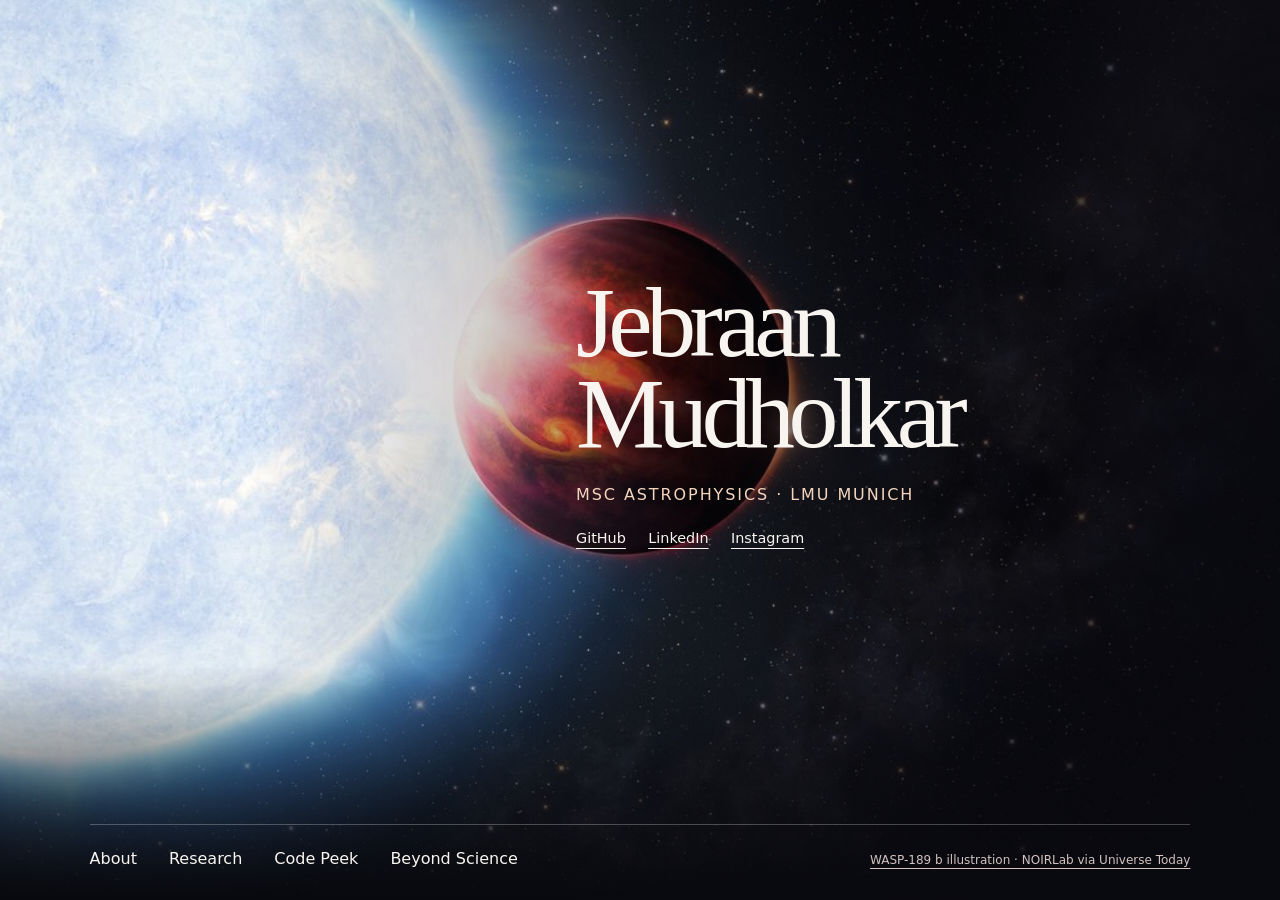
==== index.html @ d9e22b0f "Publish personal website" ====
<!doctype html>
<html lang="en">
<meta charset="utf-8">
<meta name="viewport" content="width=device-width, initial-scale=1">
<title>Jebraan Mudholkar · MSc Astrophysics</title>
<style>
:root{color-scheme:dark;font-family:system-ui,sans-serif;background:#08090e;color:#f8f5f0}
*{box-sizing:border-box}body{margin:0}a{color:inherit;text-underline-offset:.35em}a:focus-visible,summary:focus-visible{outline:2px solid #ffceaa;outline-offset:6px}
.hero{min-height:100svh;position:relative;isolation:isolate;display:grid;grid-template-rows:1fr auto;overflow:hidden;background:#090911}
.hero img,.shade{position:absolute;inset:0;width:100%;height:100%;z-index:-2}.hero img{object-fit:cover;object-position:30% center}.shade{z-index:-1;background:linear-gradient(90deg,transparent 20%,#09091050 50%,#090910ed 100%),linear-gradient(0deg,#08090e 0%,transparent 26%)}
.intro{align-self:center;justify-self:end;width:min(55%,800px);padding:3rem clamp(2rem,7vw,8rem) 3rem 0}
h1,h2,h3{font-family:Georgia,serif;font-weight:400;margin:0}h1{font-size:clamp(3.5rem,7.8vw,8.5rem);letter-spacing:-.065em;line-height:.91}h1 span{display:block}
.subtitle{margin:1.6rem 0;color:#f4d4bd;font-size:1rem;letter-spacing:.12em;text-transform:uppercase}.social{display:flex;gap:1.4rem;flex-wrap:wrap}.social a{font-size:.9rem}
.dock{margin:0 clamp(1.25rem,7vw,8rem);display:flex;align-items:baseline;justify-content:space-between;gap:1rem 2rem;flex-wrap:wrap;padding:1.5rem 0 2rem;border-top:1px solid #ffffff40}.dock nav{display:flex;gap:1rem 2rem;flex-wrap:wrap}.dock nav a{text-decoration:none}.dock nav a:hover{text-decoration:underline}.credit{font-size:.75rem;color:#d2c3bf}
main{max-width:900px;margin:auto;padding:0 1.5rem}section.content{padding:clamp(3rem,8vw,7rem) 0;border-bottom:1px solid #ffffff29}h2{font-size:clamp(2.6rem,6vw,4.4rem);letter-spacing:-.04em}h3{font-size:1.65rem;margin-top:1rem;color:#f4d4bd}.content p{max-width:65ch;line-height:1.75;color:#dedce4;font-size:1.07rem}footer{max-width:900px;margin:auto;padding:2rem 1.5rem 3rem}
@media(max-width:690px){.hero img{height:76%;object-position:27% 35%}.shade{background:linear-gradient(0deg,#08090e 22%,#08090edb 38%,transparent 76%)}.intro{justify-self:start;align-self:end;width:100%;padding:45vh 1.25rem 2rem}h1{font-size:clamp(3.4rem,13vw,5.8rem)}.dock{padding-bottom:1.5rem}}

#about{display:grid;grid-template-columns:minmax(0,1fr) 260px;column-gap:2.5rem;align-items:start}
#about h2{grid-column:1/-1;font-size:clamp(2.4rem,5vw,3.7rem);margin-bottom:1.4rem}
#about>p{grid-column:1/-1;margin-top:0}
#about>p:nth-of-type(1){grid-column:1;grid-row:2}
#about>p:nth-of-type(2){grid-column:1;grid-row:3}
.about-photo{grid-column:2;grid-row:2/4;margin:0}
.about-photo img{display:block;width:100%;height:auto;aspect-ratio:4/5;object-fit:cover;object-position:50% 60%;border-radius:8px}
.about-photo figcaption{color:#bdb8c5;font-size:.8rem;line-height:1.5;margin-top:.7rem}
@media(max-width:690px){
#about{display:flex;flex-direction:column}
#about h2{margin-bottom:1.4rem}
#about>p:nth-of-type(1){order:1}
.about-photo{order:2;width:min(100%,320px);align-self:center;margin:.5rem 0 2rem}
#about>p:nth-of-type(n+2){order:3}
}

#about>p{grid-column:1}
.about-candid{grid-column:2;grid-row:4/8;margin:1rem 0 0}
.about-candid img{display:block;width:100%;height:auto;border-radius:8px}
@media(max-width:690px){.about-candid{order:4;width:min(100%,400px);align-self:center;margin:1rem 0 0}}

[hidden]{display:none!important}
.page-nav{max-width:1150px;margin:auto;padding:1.7rem 1.5rem;display:flex;justify-content:space-between;align-items:center;gap:1.5rem;flex-wrap:wrap;border-bottom:1px solid #ffffff29}
.page-nav a{text-decoration:none;font-size:.9rem}
.page-nav .wordmark{font-family:Georgia,serif;font-size:1.25rem}
.page-nav div{display:flex;flex-wrap:wrap;gap:1rem 1.6rem}
.page-nav a[aria-current="page"]{color:#f4d4bd;text-decoration:underline}
main{min-height:75svh}
h2:focus{outline:none}
@media(max-width:690px){.intro h1{font-size:clamp(2.6rem,11vw,4.8rem)}}

.research-entry{padding:2rem 0;border-bottom:1px solid #ffffff29}
.research-entry:last-child{border-bottom:0}
.research-entry h3{font-size:clamp(1.8rem,4vw,2.6rem);margin:0}
.research-entry .research-subtitle{color:#f4d4bd;margin-top:.6rem;font-size:1.1rem}
.research-entry .publication-meta{font-size:.9rem;color:#bdb8c5}
.research-figure{margin:2rem 0;max-width:100%}
.research-figure img{display:block;width:100%;height:auto;border-radius:6px}
.research-figure figcaption{margin-top:.8rem;color:#bdb8c5;font-size:.9rem;text-align:center;font-style:italic}
.research-with-figure{display:grid;grid-template-columns:minmax(0,1fr) minmax(0,340px);gap:2rem;align-items:start}
.research-with-figure .research-figure{margin:1.1rem 0 0;width:100%}
.research-with-figure .research-figure figcaption{font-size:.8rem}
@media(max-width:760px){.research-with-figure{grid-template-columns:minmax(0,1fr);gap:0}.research-with-figure .research-figure{max-width:340px;justify-self:center;margin:1rem 0}}
</style>
<body>
<header class="hero" id="home">
<img src="[data-uri]" alt="">
<div class="shade" aria-hidden="true"></div>
<div class="intro">
<h1>Jebraan <span>Mudholkar</span></h1>
<p class="subtitle">MSc Astrophysics · LMU Munich</p>
<div class="social" aria-label="Social profiles">
<a href="https://github.com/proxima786">GitHub</a>
<a href="https://de.linkedin.com/in/jebraan-mudholkar-01b378244">LinkedIn</a>
<a href="https://www.instagram.com/jebraan_mudholkar/">Instagram</a>
</div>
</div>
<div class="dock">
<nav aria-label="Main navigation"><a href="#about">About</a><a href="#research">Research</a><a href="#code-peek">Code Peek</a><a href="#beyond">Beyond Science</a></nav>
<a class="credit" href="https://www.universetoday.com/articles/exoplanet-host-star-shares-elemental-traits-with-its-hot-jupiter">WASP-189 b illustration · NOIRLab via Universe Today</a>
</div>
</header>
<nav class="page-nav" aria-label="Page navigation" hidden><a class="wordmark" href="#home">Jebraan Mudholkar</a><div><a href="#about">About</a><a href="#research">Research</a><a href="#code-peek">Code Peek</a><a href="#beyond">Beyond Science</a></div></nav>
<main hidden>
<section hidden class="content" id="about">
<h2><strong>Hi there! I’m Jebraan!</strong></h2>
<p>I’m a final-year master’s student in Astrophysics at LMU Munich and part of the <a href="https://www.physik.lmu.de/observatory/en/research/stars-planets-and-life/chair-for-theoretical-astrophysics-of-extrasolar-planets/">Chair for Theoretical Astrophysics of Extrasolar Planets</a>, working with <a href="https://louisedyregaard.github.io/">Dr Louise Dyregaard Nielsen</a> in the observational group. My research focuses mainly on exoplanet transits and radial velocities. For my thesis, I aim to measure the masses of planets around hot, rapidly rotating stars, using observations from the <a href="https://www.physik.lmu.de/observatory/en/research/wendelstein-observatory/">Wendelstein Observatory</a>. These planets are potential targets for the upcoming <a href="https://www.esa.int/Science_Exploration/Space_Science/Ariel">Ariel mission</a>!</p>
<figure class="about-photo"><img src="[data-uri]" width="741" height="1600" loading="lazy" alt="Jebraan standing in front of the dome at Wendelstein Observatory"><figcaption>At Wendelstein Observatory, Bavaria.</figcaption></figure>
<p>Next, I’ll be heading to the University of Southern Queensland for my PhD with <a href="https://staffprofile.unisq.edu.au/Profile/Chelsea-Huang">Chelsea Huang</a>. I’ll investigate how common planets are, focusing particularly on cool, Earth-sized planets around low-mass stars. Before Munich, I studied at Fergusson College in Pune, India, where I worked with <a href="https://www.tifr.res.in/~daa/people_list.html">Dr Priyanka Chaturvedi</a> on estimating a star’s properties by comparing its spectrum with models using a chi-square method.</p>
<p>So, what does that actually involve? I spend a lot of time looking at stellar spectra, ranting about them for a while, and then looking again for signs of a planet tugging on its star. That tug makes the star wobble slightly, shifting features in its spectrum. Measuring those tiny shifts can be quite an adventure. If you’ve ever worked on hot stars, you’ll probably relate :)</p>
<p>The payoff makes it worthwhile. Those measurements help us work out a planet’s mass. Combine that with its radius, measured from transits, and we can estimate its density, or, loosely speaking, how “puffy” it is!</p>
<p>If exoplanets, stellar wobbles, or making sense of messy data sound interesting to you, feel free to reach out at <a href="mailto:ja.mudholkar@campus.lmu.de">ja.mudholkar@campus.lmu.de</a></p>
<p>I also help with public relations for the newly opened <a href="https://www.lmu.de/center-geoastronomy/en/">Munich Center for Geoastronomy</a>. Away from research, I enjoy science communication, am learning to play the guitar, and make time for films with a great storyline.</p>
<figure class="about-candid"><img src="[data-uri]" width="1430" height="1600" loading="lazy" alt="Jebraan leaning over a desk and writing, wearing an LMU lanyard"></figure>
</section>
<section hidden class="content" id="research">
<h2>Research</h2>
<article class="research-entry">
<h3>The Fast and the Furious</h3>
<p class="research-subtitle">Exoplanets around hot, rapid rotators</p>
<div class="research-with-figure"><div class="research-copy"><p>Traditional techniques for extracting radial velocities (e.g., cross-correlation, template matching) are effective for detecting planets around cool stars. However, for stars beyond the <a href="https://en.wikipedia.org/wiki/Kraft_break">Kraft break</a>, Doppler precision deteriorates due to rotational broadening and the scarcity of absorption lines. To address this, I am using <a href="https://edoc.ub.uni-muenchen.de/30064/">MARMOT</a> for my targets (hot, rapid rotators) and developing a custom cross-correlation method to improve their radial velocity measurements.</p>

<p>The ultra-hot Jupiters in this project orbit extremely close to their stars and have inflated atmospheres, making them interesting targets for atmospheric retrievals and potential candidates for the upcoming <a href="https://www.esa.int/Science_Exploration/Space_Science/Ariel">Ariel mission</a>. However, their host stars make precise radial velocity measurements difficult, leaving their masses poorly constrained. Uncertainty in a planet's mass introduces degeneracies into atmospheric retrievals, complicating our interpretation of its atmosphere. Better mass constraints, obtained through precise radial velocity measurements, are crucial for resolving this issue, and that is precisely what I am working on.</p>
</div><figure class="research-figure"><img src="[data-uri]" width="1069" height="586" loading="lazy" alt="Stellar spectrum before and after rotational broadening. Narrow blue absorption lines become broader and shallower in red at a projected rotational velocity of 84.8 kilometres per second."><figcaption>The same star, spinning faster. Agh!</figcaption></figure></div>
</article>
<article class="research-entry">
<h3>The Curious Case of WASP-121b</h3>
<p class="research-subtitle">Constraining the spin–orbit alignment of WASP-121b from CRIRES+ observations</p>
<div class="research-with-figure"><div class="research-copy">
<p><a href="https://www.eso.org/sci/facilities/paranal/instruments/espresso.html">ESPRESSO</a> is an ultra-stable optical spectrograph at ESO’s Very Large Telescope, designed for RV precision of around 10 cm/s. In-transit RVs reveal the <a href="https://en.wikipedia.org/wiki/Rossiter%E2%80%93McLaughlin_effect">Rossiter–McLaughlin effect</a>, allowing us to constrain a planet’s <a href="https://doi.org/10.1088/0004-637X/696/2/1230">sky-projected spin–orbit alignment</a>.</p>
<p><a href="https://bibianaprinoth.ch/">Dr Bibiana Prinoth</a> had a crazy idea. Could we obtain comparable, or even better, alignment constraints for WASP-121b using <a href="https://www.eso.org/public/teles-instr/paranal-observatory/vlt/vlt-instr/crires%2B/">CRIRES+</a>? That could let us study the planet’s atmosphere and its in-transit RVs with the same observations. Yes, please !!</p>
<p>The catch? CRIRES+ observes in the infrared, where <a href="https://www.eso.org/sci/software/pipelines/skytools/molecfit">telluric absorption</a> from Earth’s atmosphere complicates the spectra. We use <a href="https://excalibuhr.readthedocs.io/en/latest/">excalibuhr</a> to reduce the raw data and <a href="https://mzechmeister.github.io/viper_RV_pipeline/">VIPER</a> to extract RVs. The plot shows our current precision compared with ESPRESSO. Those blue error bars are keeping us humble, but we’re getting there :)</p>
</div>
<figure class="research-figure"><img src="[data-uri]" width="1206" height="797" loading="lazy" alt="Relative radial velocity against orbital phase for WASP-121b. ESPRESSO measurements in black have smaller error bars than the current CRIRES measurements in blue."><figcaption>Same planet. Different spectrographs. We’re getting there :)</figcaption></figure>
</div>
</article>
<article class="research-entry">
<h3>Spectre</h3>
<p class="research-subtitle">Spectroscopic Studies of Exoplanet Hosting Stars</p>
<p>Understanding a planet starts with understanding its star. During my bachelor’s studies at Fergusson College, I worked with <a href="https://www.tifr.res.in/~daa/people_list.html">Dr Priyanka Chaturvedi</a> on estimating stellar parameters by comparing an observed spectrum with model spectra using a chi-square method.</p>
</article>
<article class="research-entry">
<h3>Other Projects</h3>
<p>Something I’ve recently taken up is running joint fits. “Joint” because we use both radial-velocity and transit data to constrain planetary parameters. These projects—and planets—shall not be named. At least, not yet :)</p>
<p>My first research explored exoplanet habitability. I’ve also worked on modelling galaxy luminosity functions, which describe how common galaxies of different luminosities are.</p>
</article>
<div class="research-entry publications">
<h3>Publications</h3>
<p><a href="https://arxiv.org/abs/2512.00899">A First Order Filter for the Detection of Potentially Habitable Exoplanets</a></p>
<p class="publication-meta">Raka Dabhade, <strong>Jebraan Mudholkar</strong>, Siddhesh Durgude &amp; Arpit Kottur · 2025<br>arXiv preprint · <a href="https://arxiv.org/abs/2512.00899">arXiv:2512.00899</a></p>
</div>
</section>
<section hidden class="content" id="code-peek">
<h2>Code Peek</h2>
<p><a href="https://github.com/proxima786">Browse my GitHub</a></p>
</section>
<section hidden class="content" id="beyond">
<h2>Beyond Science</h2>
<p>I recently started learning guitar to take up a hobby.</p>
<p>I’m fond of cinema, especially films with a great storyline.</p>
</section>
</main>
<footer hidden><a href="#home">← Home</a></footer>
<script>
const hero = document.querySelector('.hero');
const main = document.querySelector('main');
const navigation = document.querySelector('.page-nav');
const footer = document.querySelector('footer');
const pages = new Map([...document.querySelectorAll('main > section')].map(page => [page.id, page]));
const reducedMotion = matchMedia('(prefers-reduced-motion: reduce)');
let activePage = hero;
let revision = 0;

async function showPage(initial = false) {
  const requested = location.hash.slice(1) || 'home';
  const key = pages.has(requested) ? requested : 'home';
  const next = key === 'home' ? hero : pages.get(key);
  const currentRevision = ++revision;
  activePage.getAnimations().forEach(animation => animation.cancel());
  if (!initial && next !== activePage && !reducedMotion.matches) {
    await activePage.animate(
      [{opacity: 1}, {opacity: 0}],
      {duration: 350, easing: 'ease-in-out', fill: 'forwards'}
    ).finished.catch(() => {});
  }
  if (currentRevision !== revision) return;
  activePage.getAnimations().forEach(animation => animation.cancel());
  hero.hidden = key !== 'home';
  main.hidden = key === 'home';
  navigation.hidden = key === 'home';
  footer.hidden = key === 'home';
  pages.forEach(page => { page.hidden = page !== next; });
  activePage = next;
  document.querySelectorAll('.page-nav a').forEach(link => {
    if (link.hash === '#' + key) link.setAttribute('aria-current', 'page');
    else link.removeAttribute('aria-current');
  });
  document.title = key === 'home'
    ? 'Jebraan Mudholkar · MSc Astrophysics'
    : next.querySelector('h2').textContent + ' · Jebraan Mudholkar';
  window.scrollTo(0, 0);
  if (!initial) {
    const heading = next.querySelector('h1, h2');
    heading.setAttribute('tabindex', '-1');
    heading.focus({preventScroll: true});
    if (!reducedMotion.matches) next.animate(
      [{opacity: 0, transform: 'translateY(8px)'}, {opacity: 1, transform: 'translateY(0)'}],
      {duration: 650, easing: 'ease-out'}
    );
  }
}
window.addEventListener('hashchange', () => showPage());
showPage(true);
</script>
</body>
</html>
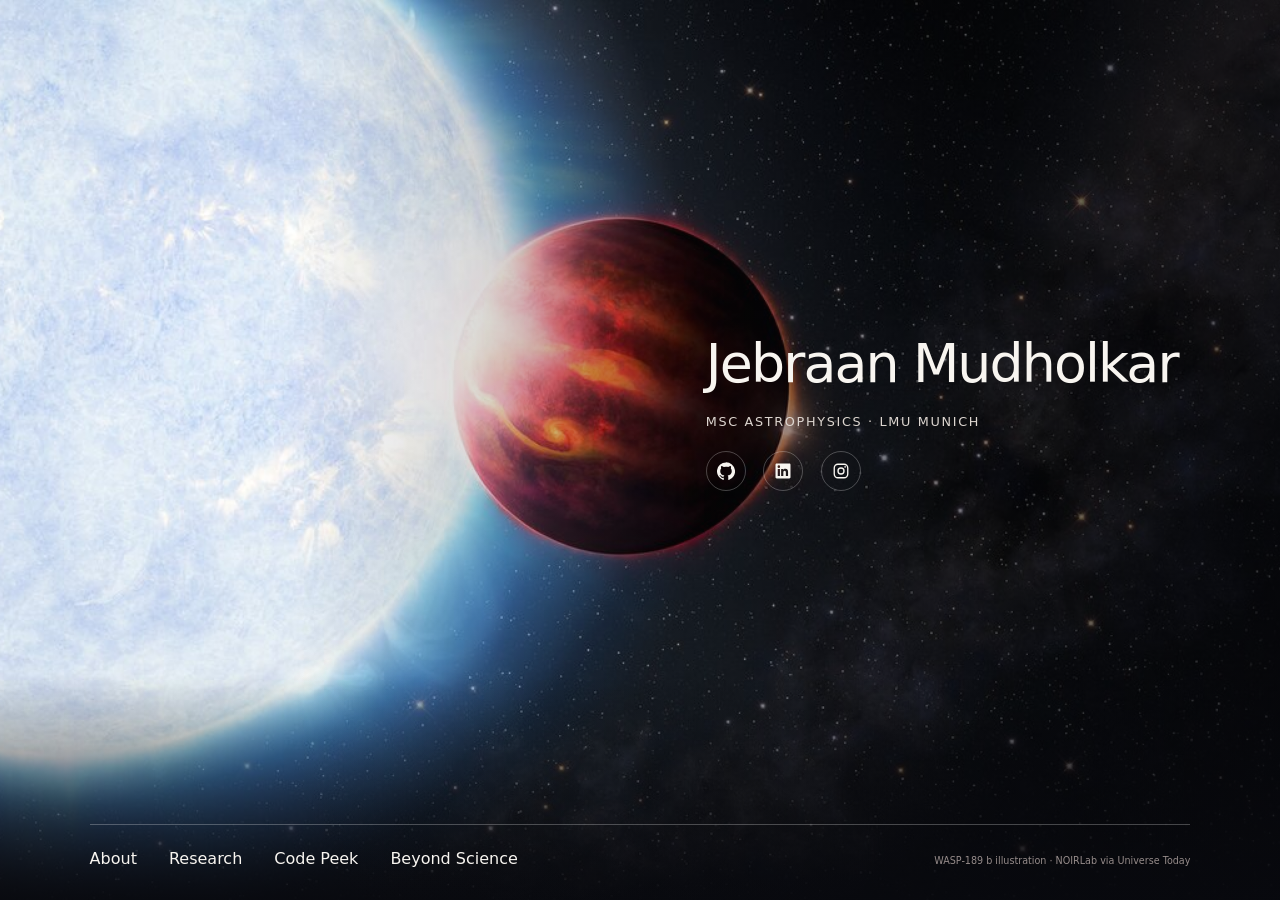
==== commit 17275f41: "Polish homepage and improve search discoverability" ====
--- a/index.html
+++ b/index.html
@@ -1,193 +1,17 @@
-<!doctype html>
-<html lang="en">
-<meta charset="utf-8">
-<meta name="viewport" content="width=device-width, initial-scale=1">
-<title>Jebraan Mudholkar · MSc Astrophysics</title>
-<style>
-:root{color-scheme:dark;font-family:system-ui,sans-serif;background:#08090e;color:#f8f5f0}
-*{box-sizing:border-box}body{margin:0}a{color:inherit;text-underline-offset:.35em}a:focus-visible,summary:focus-visible{outline:2px solid #ffceaa;outline-offset:6px}
-.hero{min-height:100svh;position:relative;isolation:isolate;display:grid;grid-template-rows:1fr auto;overflow:hidden;background:#090911}
-.hero img,.shade{position:absolute;inset:0;width:100%;height:100%;z-index:-2}.hero img{object-fit:cover;object-position:30% center}.shade{z-index:-1;background:linear-gradient(90deg,transparent 20%,#09091050 50%,#090910ed 100%),linear-gradient(0deg,#08090e 0%,transparent 26%)}
-.intro{align-self:center;justify-self:end;width:min(55%,800px);padding:3rem clamp(2rem,7vw,8rem) 3rem 0}
-h1,h2,h3{font-family:Georgia,serif;font-weight:400;margin:0}h1{font-size:clamp(3.5rem,7.8vw,8.5rem);letter-spacing:-.065em;line-height:.91}h1 span{display:block}
-.subtitle{margin:1.6rem 0;color:#f4d4bd;font-size:1rem;letter-spacing:.12em;text-transform:uppercase}.social{display:flex;gap:1.4rem;flex-wrap:wrap}.social a{font-size:.9rem}
-.dock{margin:0 clamp(1.25rem,7vw,8rem);display:flex;align-items:baseline;justify-content:space-between;gap:1rem 2rem;flex-wrap:wrap;padding:1.5rem 0 2rem;border-top:1px solid #ffffff40}.dock nav{display:flex;gap:1rem 2rem;flex-wrap:wrap}.dock nav a{text-decoration:none}.dock nav a:hover{text-decoration:underline}.credit{font-size:.75rem;color:#d2c3bf}
-main{max-width:900px;margin:auto;padding:0 1.5rem}section.content{padding:clamp(3rem,8vw,7rem) 0;border-bottom:1px solid #ffffff29}h2{font-size:clamp(2.6rem,6vw,4.4rem);letter-spacing:-.04em}h3{font-size:1.65rem;margin-top:1rem;color:#f4d4bd}.content p{max-width:65ch;line-height:1.75;color:#dedce4;font-size:1.07rem}footer{max-width:900px;margin:auto;padding:2rem 1.5rem 3rem}
-@media(max-width:690px){.hero img{height:76%;object-position:27% 35%}.shade{background:linear-gradient(0deg,#08090e 22%,#08090edb 38%,transparent 76%)}.intro{justify-self:start;align-self:end;width:100%;padding:45vh 1.25rem 2rem}h1{font-size:clamp(3.4rem,13vw,5.8rem)}.dock{padding-bottom:1.5rem}}
-
-#about{display:grid;grid-template-columns:minmax(0,1fr) 260px;column-gap:2.5rem;align-items:start}
-#about h2{grid-column:1/-1;font-size:clamp(2.4rem,5vw,3.7rem);margin-bottom:1.4rem}
-#about>p{grid-column:1/-1;margin-top:0}
-#about>p:nth-of-type(1){grid-column:1;grid-row:2}
-#about>p:nth-of-type(2){grid-column:1;grid-row:3}
-.about-photo{grid-column:2;grid-row:2/4;margin:0}
-.about-photo img{display:block;width:100%;height:auto;aspect-ratio:4/5;object-fit:cover;object-position:50% 60%;border-radius:8px}
-.about-photo figcaption{color:#bdb8c5;font-size:.8rem;line-height:1.5;margin-top:.7rem}
-@media(max-width:690px){
-#about{display:flex;flex-direction:column}
-#about h2{margin-bottom:1.4rem}
-#about>p:nth-of-type(1){order:1}
-.about-photo{order:2;width:min(100%,320px);align-self:center;margin:.5rem 0 2rem}
-#about>p:nth-of-type(n+2){order:3}
-}
-
-#about>p{grid-column:1}
-.about-candid{grid-column:2;grid-row:4/8;margin:1rem 0 0}
-.about-candid img{display:block;width:100%;height:auto;border-radius:8px}
-@media(max-width:690px){.about-candid{order:4;width:min(100%,400px);align-self:center;margin:1rem 0 0}}
-
-[hidden]{display:none!important}
-.page-nav{max-width:1150px;margin:auto;padding:1.7rem 1.5rem;display:flex;justify-content:space-between;align-items:center;gap:1.5rem;flex-wrap:wrap;border-bottom:1px solid #ffffff29}
-.page-nav a{text-decoration:none;font-size:.9rem}
-.page-nav .wordmark{font-family:Georgia,serif;font-size:1.25rem}
-.page-nav div{display:flex;flex-wrap:wrap;gap:1rem 1.6rem}
-.page-nav a[aria-current="page"]{color:#f4d4bd;text-decoration:underline}
-main{min-height:75svh}
-h2:focus{outline:none}
-@media(max-width:690px){.intro h1{font-size:clamp(2.6rem,11vw,4.8rem)}}
-
-.research-entry{padding:2rem 0;border-bottom:1px solid #ffffff29}
-.research-entry:last-child{border-bottom:0}
-.research-entry h3{font-size:clamp(1.8rem,4vw,2.6rem);margin:0}
-.research-entry .research-subtitle{color:#f4d4bd;margin-top:.6rem;font-size:1.1rem}
-.research-entry .publication-meta{font-size:.9rem;color:#bdb8c5}
-.research-figure{margin:2rem 0;max-width:100%}
-.research-figure img{display:block;width:100%;height:auto;border-radius:6px}
-.research-figure figcaption{margin-top:.8rem;color:#bdb8c5;font-size:.9rem;text-align:center;font-style:italic}
-.research-with-figure{display:grid;grid-template-columns:minmax(0,1fr) minmax(0,340px);gap:2rem;align-items:start}
-.research-with-figure .research-figure{margin:1.1rem 0 0;width:100%}
-.research-with-figure .research-figure figcaption{font-size:.8rem}
-@media(max-width:760px){.research-with-figure{grid-template-columns:minmax(0,1fr);gap:0}.research-with-figure .research-figure{max-width:340px;justify-self:center;margin:1rem 0}}
-</style>
-<body>
-<header class="hero" id="home">
-<img src="[data-uri]" alt="">
-<div class="shade" aria-hidden="true"></div>
+<!doctype html><html lang="en"><head><meta charset="utf-8"><meta name="viewport" content="width=device-width,initial-scale=1"><title>Jebraan Mudholkar | Astrophysics & Exoplanets</title><meta name="description" content="Jebraan Mudholkar, MSc Astrophysics student at LMU Munich, studying exoplanets, radial velocities and stellar spectra. Explore my research and life beyond science."><meta name="robots" content="index,follow"><link rel="canonical" href="https://proxima786.github.io/"><meta property="og:type" content="website"><meta property="og:title" content="Jebraan Mudholkar | Astrophysics & Exoplanets"><meta property="og:description" content="Jebraan Mudholkar, MSc Astrophysics student at LMU Munich, studying exoplanets, radial velocities and stellar spectra. Explore my research and life beyond science."><meta property="og:url" content="https://proxima786.github.io/"><meta property="og:image" content="https://proxima786.github.io/hero.jpg"><meta name="twitter:card" content="summary_large_image"><link rel="icon" href="favicon.svg" type="image/svg+xml"><link rel="stylesheet" href="style.css"><script src="site.js" defer></script><script type="application/ld+json">{"@context": "https://schema.org", "@type": "Person", "name": "Jebraan Mudholkar", "url": "https://proxima786.github.io/", "jobTitle": "MSc Astrophysics student", "affiliation": {"@type": "CollegeOrUniversity", "name": "Ludwig Maximilian University of Munich"}, "sameAs": ["https://github.com/proxima786", "https://de.linkedin.com/in/jebraan-mudholkar-01b378244", "https://www.instagram.com/jebraan_mudholkar/"]}</script></head><body class="homepage"><header class="hero" id="home">
+<img alt="" fetchpriority="high" src="hero.jpg"/>
+<div aria-hidden="true" class="shade"></div>
 <div class="intro">
-<h1>Jebraan <span>Mudholkar</span></h1>
+<h1>Jebraan Mudholkar</h1>
 <p class="subtitle">MSc Astrophysics · LMU Munich</p>
-<div class="social" aria-label="Social profiles">
-<a href="https://github.com/proxima786">GitHub</a>
-<a href="https://de.linkedin.com/in/jebraan-mudholkar-01b378244">LinkedIn</a>
-<a href="https://www.instagram.com/jebraan_mudholkar/">Instagram</a>
+<div aria-label="Social profiles" class="social">
+<a aria-label="GitHub" href="https://github.com/proxima786" title="GitHub"><svg aria-hidden="true" viewbox="0 0 24 24"><path d="M12 .5a12 12 0 0 0-3.79 23.39c.6.11.82-.26.82-.58v-2.23c-3.34.73-4.04-1.42-4.04-1.42-.55-1.39-1.34-1.76-1.34-1.76-1.09-.75.08-.73.08-.73 1.21.08 1.85 1.24 1.85 1.24 1.07 1.84 2.81 1.31 3.49 1 .11-.78.42-1.31.76-1.61-2.67-.3-5.47-1.34-5.47-5.93 0-1.31.47-2.38 1.24-3.22-.12-.3-.54-1.52.12-3.18 0 0 1.01-.32 3.3 1.23A11.5 11.5 0 0 1 12 6.3c1.02 0 2.05.14 3.01.4 2.29-1.55 3.3-1.23 3.3-1.23.66 1.66.24 2.88.12 3.18.77.84 1.24 1.91 1.24 3.22 0 4.6-2.8 5.62-5.48 5.92.43.37.82 1.1.82 2.22v3.3c0 .32.22.7.83.58A12 12 0 0 0 12 .5z"></path></svg></a>
+<a aria-label="LinkedIn" href="https://de.linkedin.com/in/jebraan-mudholkar-01b378244" title="LinkedIn"><svg aria-hidden="true" viewbox="0 0 24 24"><path d="M20.45 2H3.55C2.69 2 2 2.68 2 3.52v16.96c0 .84.69 1.52 1.55 1.52h16.9c.86 0 1.55-.68 1.55-1.52V3.52c0-.84-.69-1.52-1.55-1.52zM7.93 18.75H4.98V9.2h2.95v9.55zM6.45 7.9a1.71 1.71 0 1 1 0-3.42 1.71 1.71 0 0 1 0 3.42zm12.3 10.85H15.8V14.1c0-1.11-.02-2.54-1.55-2.54-1.55 0-1.79 1.21-1.79 2.46v4.73H9.51V9.2h2.83v1.3h.04c.39-.74 1.35-1.52 2.78-1.52 2.97 0 3.59 1.95 3.59 4.49v5.28z"></path></svg></a>
+<a aria-label="Instagram" href="https://www.instagram.com/jebraan_mudholkar/" title="Instagram"><svg aria-hidden="true" viewbox="0 0 24 24"><rect fill="none" height="18" rx="5" stroke="currentColor" stroke-width="1.8" width="18" x="3" y="3"></rect><circle cx="12" cy="12" fill="none" r="4" stroke="currentColor" stroke-width="1.8"></circle><circle cx="17.5" cy="6.5" r="1.1"></circle></svg></a>
 </div>
 </div>
 <div class="dock">
-<nav aria-label="Main navigation"><a href="#about">About</a><a href="#research">Research</a><a href="#code-peek">Code Peek</a><a href="#beyond">Beyond Science</a></nav>
+<nav aria-label="Main navigation"><a href="about.html">About</a><a href="research.html">Research</a><a href="code-peek.html">Code Peek</a><a href="beyond-science.html">Beyond Science</a></nav>
 <a class="credit" href="https://www.universetoday.com/articles/exoplanet-host-star-shares-elemental-traits-with-its-hot-jupiter">WASP-189 b illustration · NOIRLab via Universe Today</a>
 </div>
-</header>
-<nav class="page-nav" aria-label="Page navigation" hidden><a class="wordmark" href="#home">Jebraan Mudholkar</a><div><a href="#about">About</a><a href="#research">Research</a><a href="#code-peek">Code Peek</a><a href="#beyond">Beyond Science</a></div></nav>
-<main hidden>
-<section hidden class="content" id="about">
-<h2><strong>Hi there! I’m Jebraan!</strong></h2>
-<p>I’m a final-year master’s student in Astrophysics at LMU Munich and part of the <a href="https://www.physik.lmu.de/observatory/en/research/stars-planets-and-life/chair-for-theoretical-astrophysics-of-extrasolar-planets/">Chair for Theoretical Astrophysics of Extrasolar Planets</a>, working with <a href="https://louisedyregaard.github.io/">Dr Louise Dyregaard Nielsen</a> in the observational group. My research focuses mainly on exoplanet transits and radial velocities. For my thesis, I aim to measure the masses of planets around hot, rapidly rotating stars, using observations from the <a href="https://www.physik.lmu.de/observatory/en/research/wendelstein-observatory/">Wendelstein Observatory</a>. These planets are potential targets for the upcoming <a href="https://www.esa.int/Science_Exploration/Space_Science/Ariel">Ariel mission</a>!</p>
-<figure class="about-photo"><img src="[data-uri]